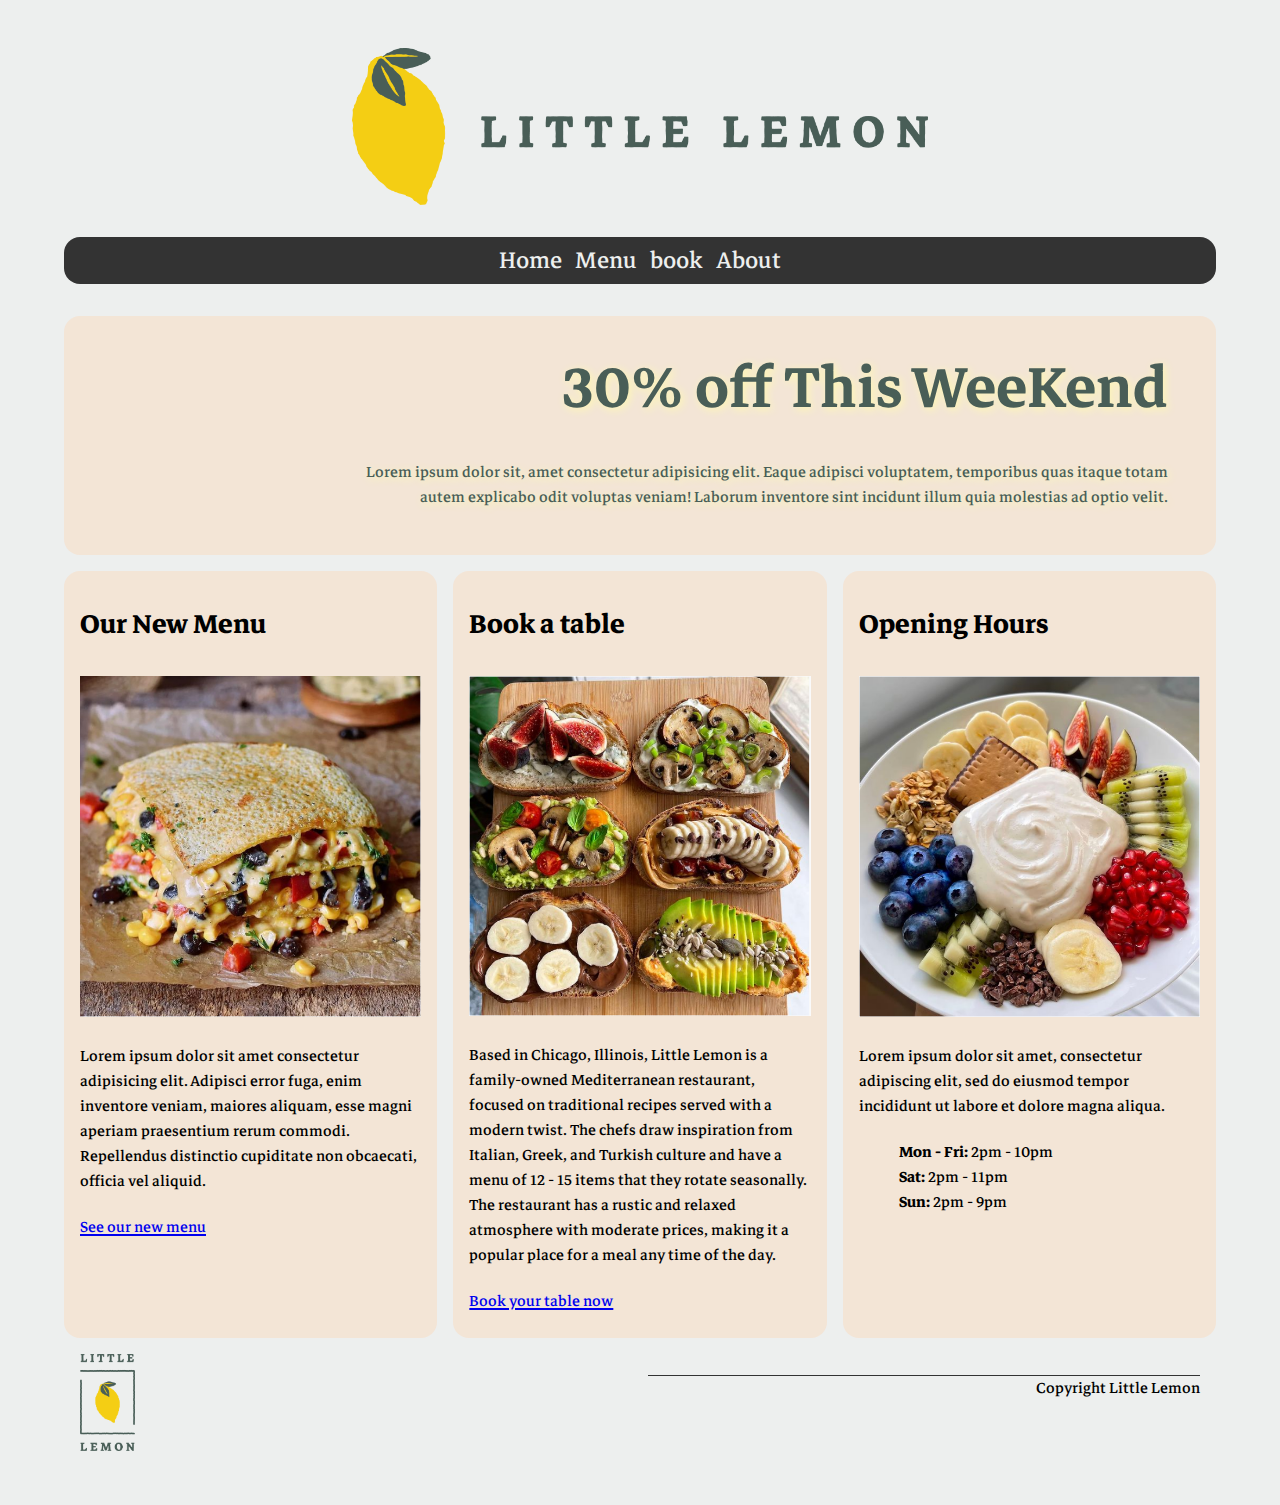
==== UI Project/Little-Lemon-logos/index.html @ 859ec527 "project ux" ====
<!DOCTYPE html>
<html lang="en">
<head>
    <meta charset="UTF-8">
    <meta name="viewport" content="width=device-width, initial-scale=1.0">
    <title>Little Lemon </title>
    <!-- include css file  -->
    <link rel="stylesheet" href="styles.css">

    <link rel="preconnect" href="https://fonts.googleapis.com">
    <link rel="preconnect" href="https://fonts.gstatic.com" crossorigin>
    <link href="https://fonts.googleapis.com/css2?family=Markazi+Text:wght@400;500;600&display=swap" rel="stylesheet">
</head>
<body>
    <header>
        <img src="./Asset 16@4x.png" width="50%">

    </header>
    <nav>
        <ul>
        <li><a href="index.html">Home</a></li>
        <li><a href="menu.html">Menu</a></li>
        <li><a href="book.html">book</a></li>
        <li><a href="about.html">About</a></li>
    </ul>
    </nav>
    <main>
        <!-- section1 -->
        <section>
            <article id="hero">
            <h1>30% off This WeeKend </h1>
            <p>Lorem ipsum dolor sit, amet consectetur adipisicing elit. Eaque adipisci voluptatem, temporibus quas itaque totam autem explicabo odit voluptas veniam! Laborum inventore sint incidunt illum quia molestias ad optio velit.</p>

            </article>
        </section>
        <!-- section 2 -->
        <section>
            <!-- artickle-2 -->
        <article>
            <h2>Our New Menu</h2>
            <img src="Asset 22.png" alt="">
            <p>Lorem ipsum dolor sit amet consectetur adipisicing elit. Adipisci error fuga, enim inventore veniam, maiores aliquam, esse magni aperiam praesentium rerum commodi. Repellendus distinctio cupiditate non obcaecati, officia vel aliquid.</p>
            <a href="menu.html" target="_blank">See our new menu</a>
        </article>
        <!-- Article 2 -->
        <article>
            <h2>Book a table</h2>
            <img src="Asset 23.png">
            <p>
                Based in Chicago, Illinois, Little Lemon is a family-owned Mediterranean restaurant, focused on traditional recipes served with a modern twist. 
                The chefs draw inspiration from Italian, Greek, and Turkish culture and have a menu of 12 - 15 items that they rotate seasonally. 
                The restaurant has a rustic and relaxed atmosphere with moderate prices, making it a popular place for a meal any time of the day.
            </p>
            <a href="book.html" target="_blank">Book your table now</a>
        </article>
        <!-- Article 3 -->
        <article>
            <h2>Opening Hours</h2>
            <img src="Asset 24.png">
            <p>
                Lorem ipsum dolor sit amet, consectetur adipiscing elit, sed do eiusmod tempor incididunt ut labore
                et dolore magna aliqua.
            </p>
            <ul>
                <li><b>Mon - Fri:</b> 2pm - 10pm</li>
                <li><b>Sat:</b> 2pm - 11pm</li>
                <li><b>Sun:</b> 2pm - 9pm</li>
            </ul>
        </article>
    </section>
        

    </main>
    <footer>
        <div>
            <img src="Asset 20@4x.png" width="10%">

        </div>
        <div>
            <P>Copyright Little Lemon </P>
        </div>
    </footer>
</body>
</html>
---- UI Project/Little-Lemon-logos/styles.css ----
body {
    background-color: #EDEFEE;
    font-family: 'Markazi Text', serif;
    margin-top: 3rem;
    margin-bottom: 3rem;
    margin-left: 5%;
    margin-right: 5%;
}

h1 {
    font-size: 3rem;
    margin-top: 1.5rem;
    margin-bottom: 1.5rem;
}

h2 {
    font-size: 2.3rem;
}

p {
    font-weight: 400;
    font-size: 1.3rem;
}

header img {
    display: block;
    margin-left: auto;
    margin-right: auto;
}

nav {
    background-color: #333333;
    border-radius: 1rem;
    margin-top: 1rem;
    margin-bottom: 1rem;
}

nav ul {
    list-style: none;
    font-size: 2rem;
    text-align: center;
    padding-inline-start: 0rem;
}

nav ul li {
    display: inline-block;
    margin: 0.25rem;
}

nav ul a {
    color: #EDEFEE;
    text-decoration: none;
}

nav ul a:active {
    text-decoration: underline;
}

nav ul a:hover {
    text-decoration: underline;
    text-decoration-thickness: 0.1rem;
}

section {
    display: flex;
    gap: 2rem 1rem;
    margin-top: 1rem;
    margin-bottom: 1rem;
}

article {
    flex: 1;
    border-radius: 1rem;
    padding-bottom: 1.5rem;
}

article img {
    max-width: 100%;
}

article ul {
    list-style: none;
    font-size: 1.3rem;
}

article a:link {
    font-size: 1.3rem;
}

article a:hover {
    color: #495E57;
}

article a:active {
    color: #EDEFEE;
    background-color: #495E57
}

main article {
    background-color: #fbdabb79;
    padding-left: 1rem;
    padding-right: 1rem;
}

#hero {
    background-image: url("../assets/Asset 21.png");
    background-size: cover;
    background-position: center;
    color: #495E57;
    text-shadow: 2px 2px 8px #FFF9B0;
    text-align: right;
}

#hero h1 {
    margin-right: 2rem;
    font-weight: 600;
    font-size: 80px;
}

#hero p {
    max-width: 100%;
    margin-left: 16rem;
    margin-right: 2rem;
}

footer {
    margin: 1rem;
    display: flex;
    gap: 2rem 1rem;
}

footer img {
    max-width: 50%;
}

footer p {
    border-top: #333333;
    border-style: solid;
    border-width: 0.1rem;
    border-bottom: none;
    border-left: none;
    border-right: none;
    text-align: right;
}

footer div {
    flex: 1;
}
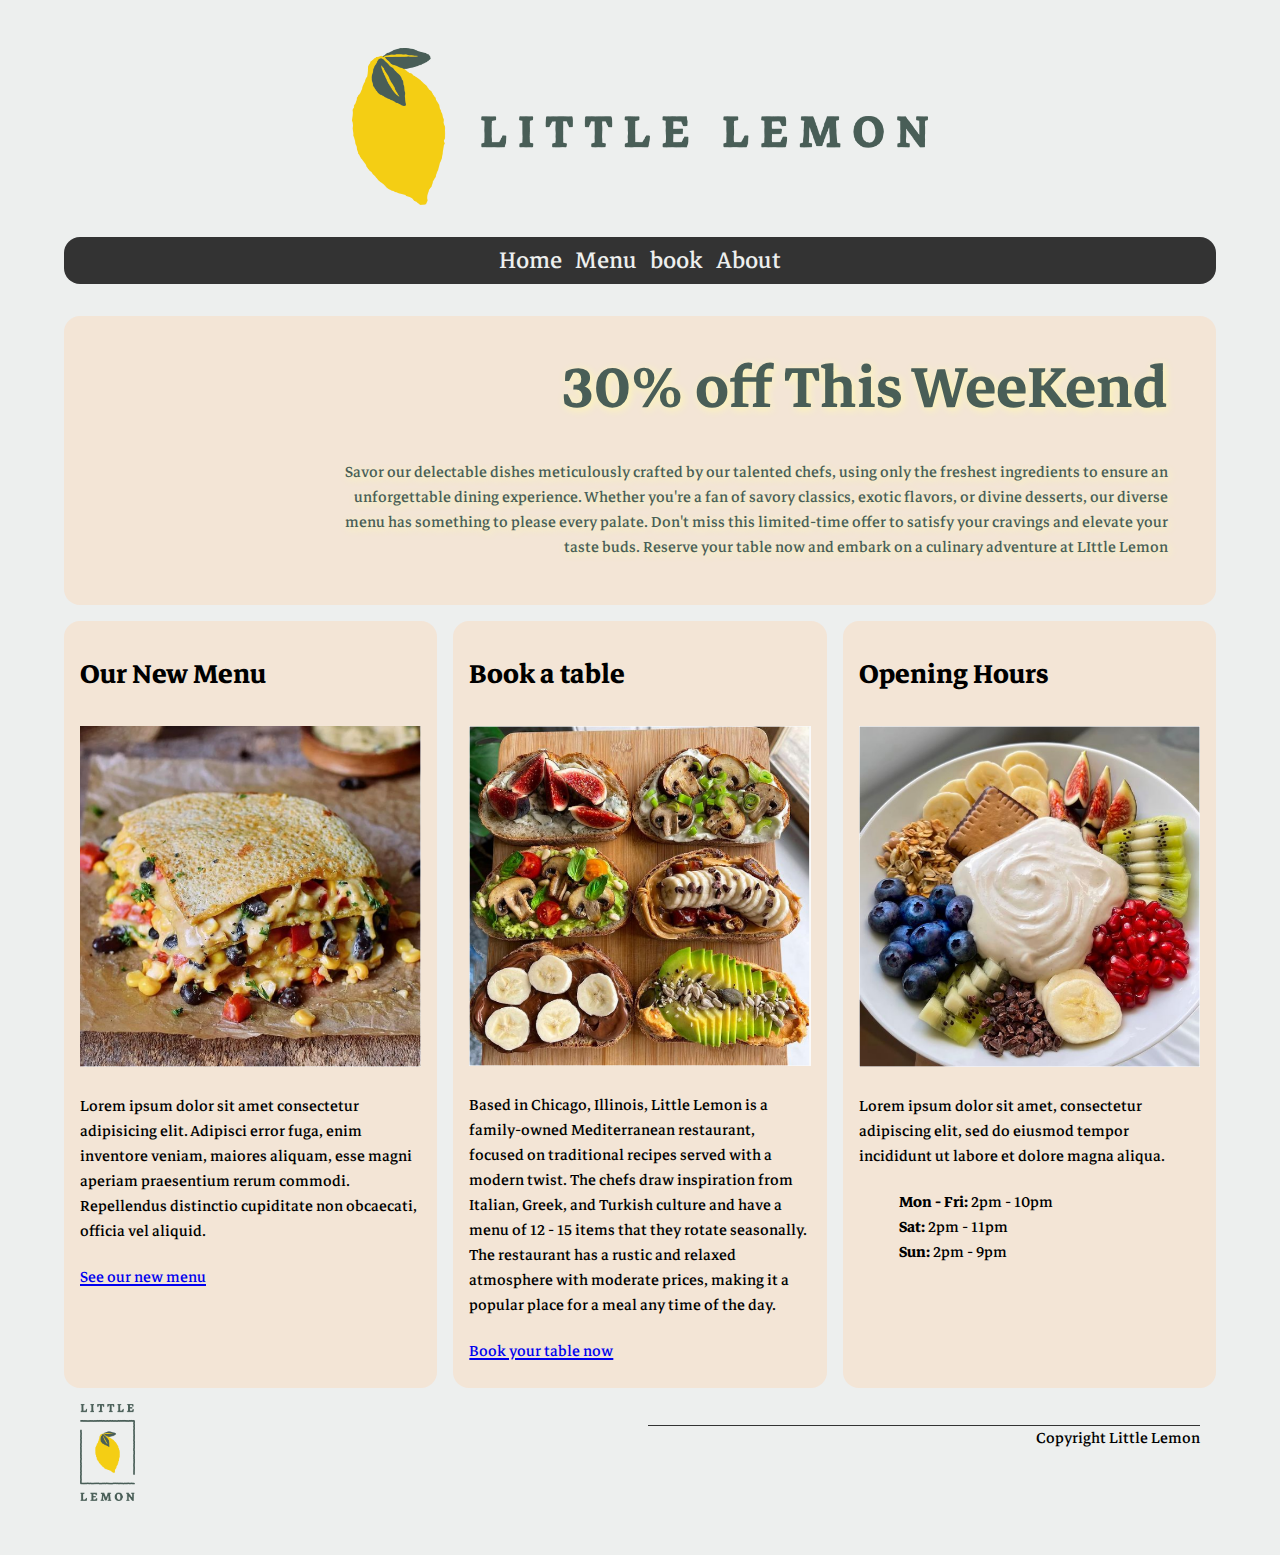
==== commit 70525725: "add some text" ====
--- a/UI Project/Little-Lemon-logos/index.html
+++ b/UI Project/Little-Lemon-logos/index.html
@@ -29,7 +29,7 @@
         <section>
             <article id="hero">
             <h1>30% off This WeeKend </h1>
-            <p>Lorem ipsum dolor sit, amet consectetur adipisicing elit. Eaque adipisci voluptatem, temporibus quas itaque totam autem explicabo odit voluptas veniam! Laborum inventore sint incidunt illum quia molestias ad optio velit.</p>
+            <p>Savor our delectable dishes meticulously crafted by our talented chefs, using only the freshest ingredients to ensure an unforgettable dining experience. Whether you're a fan of savory classics, exotic flavors, or divine desserts, our diverse menu has something to please every palate. Don't miss this limited-time offer to satisfy your cravings and elevate your taste buds. Reserve your table now and embark on a culinary adventure at LIttle Lemon</p>
 
             </article>
         </section>
--- a/UI Project/Little-Lemon-logos/styles.css
+++ b/UI Project/Little-Lemon-logos/styles.css
@@ -103,7 +103,7 @@
 }
 
 #hero {
-    background-image: url("../assets/Asset 21.png");
+    background-image: url("../Asset 21.png");
     background-size: cover;
     background-position: center;
     color: #495E57;
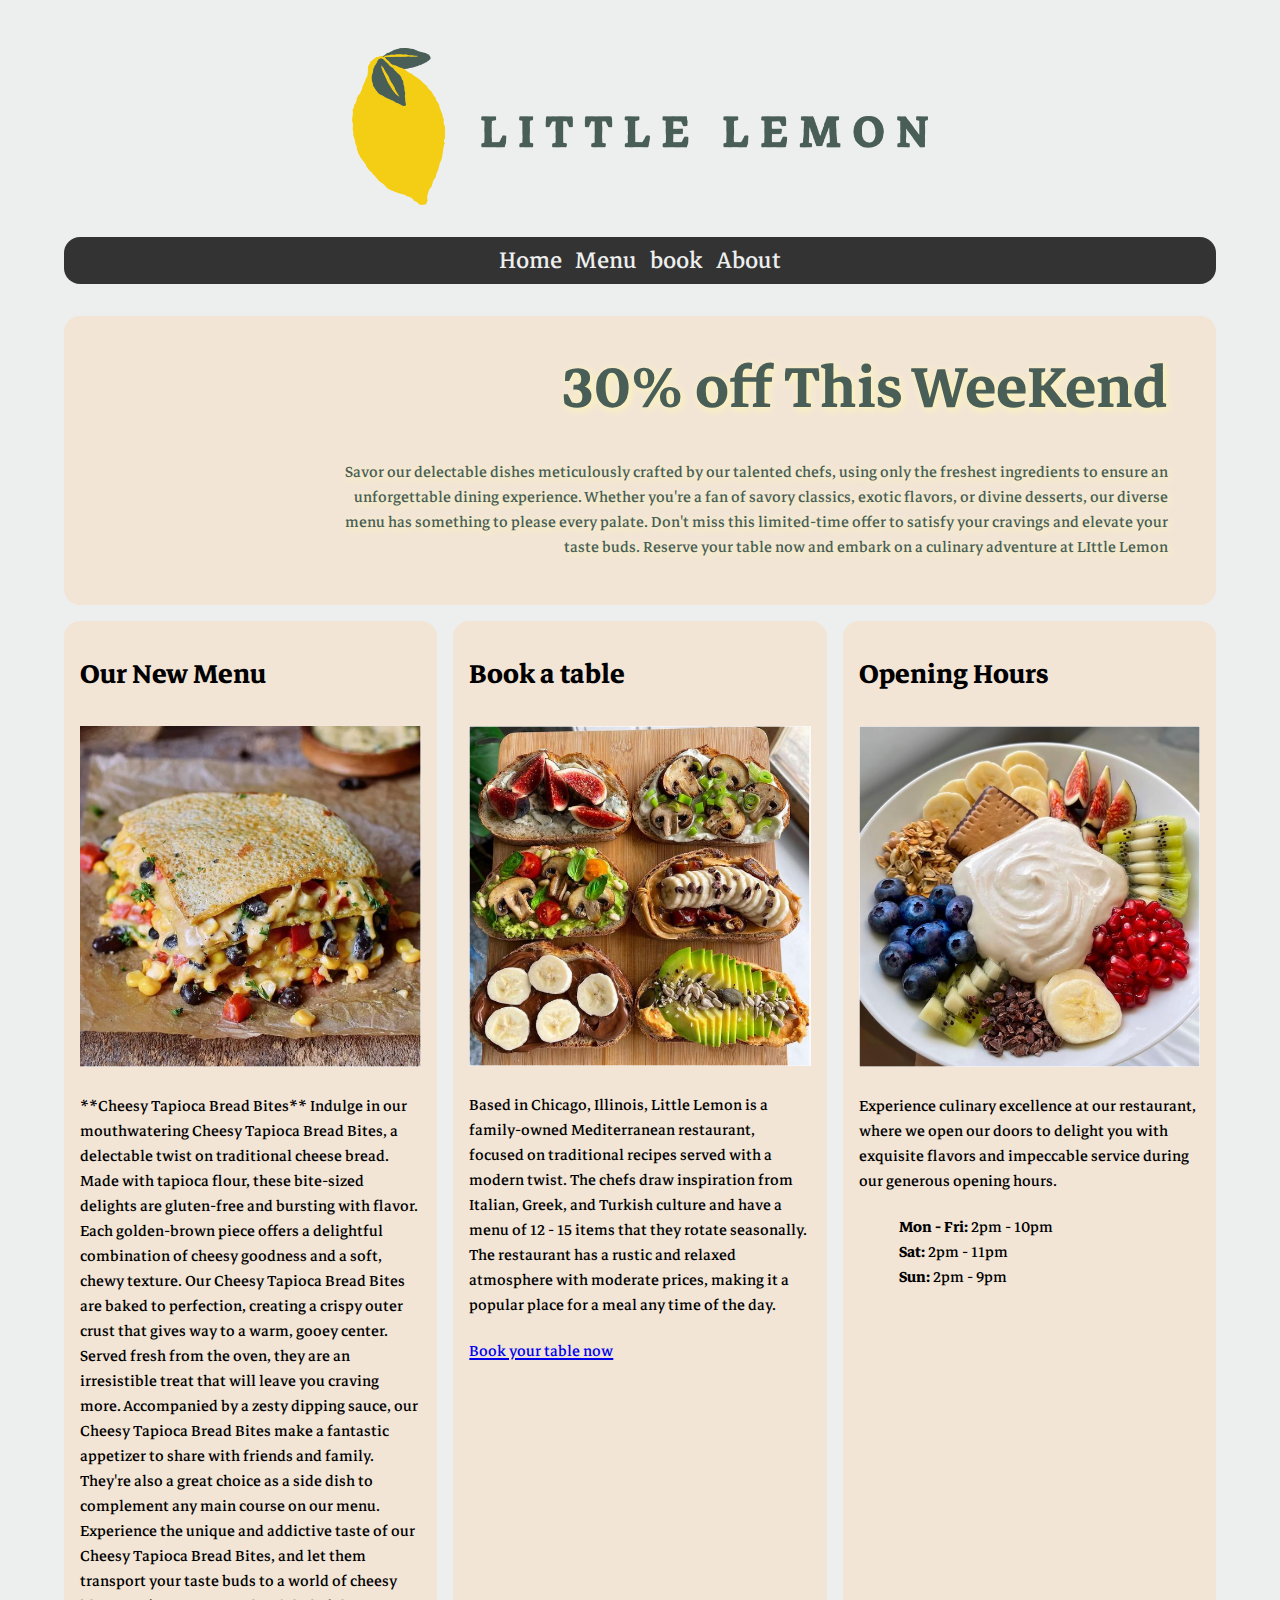
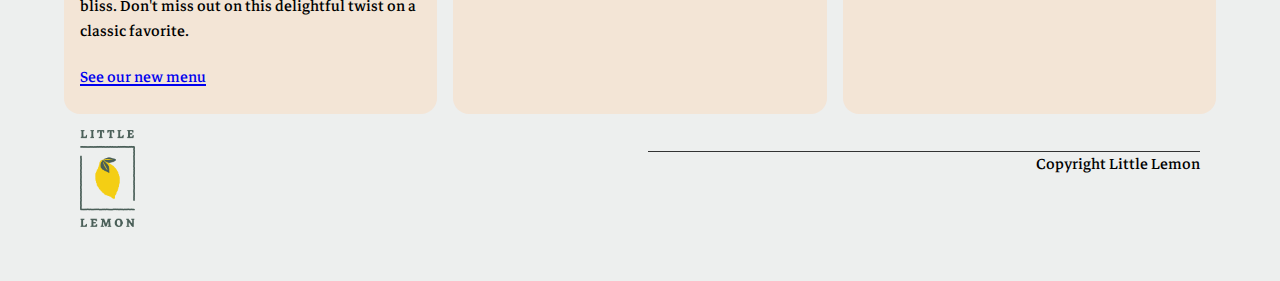
==== commit 45a2d54c: "all set" ====
--- a/UI Project/Little-Lemon-logos/index.html
+++ b/UI Project/Little-Lemon-logos/index.html
@@ -39,7 +39,15 @@
         <article>
             <h2>Our New Menu</h2>
             <img src="Asset 22.png" alt="">
-            <p>Lorem ipsum dolor sit amet consectetur adipisicing elit. Adipisci error fuga, enim inventore veniam, maiores aliquam, esse magni aperiam praesentium rerum commodi. Repellendus distinctio cupiditate non obcaecati, officia vel aliquid.</p>
+            <p> **Cheesy Tapioca Bread Bites**
+
+                Indulge in our mouthwatering Cheesy Tapioca Bread Bites, a delectable twist on traditional cheese bread. Made with tapioca flour, these bite-sized delights are gluten-free and bursting with flavor. Each golden-brown piece offers a delightful combination of cheesy goodness and a soft, chewy texture. 
+                
+                Our Cheesy Tapioca Bread Bites are baked to perfection, creating a crispy outer crust that gives way to a warm, gooey center. Served fresh from the oven, they are an irresistible treat that will leave you craving more.
+                
+                Accompanied by a zesty dipping sauce, our Cheesy Tapioca Bread Bites make a fantastic appetizer to share with friends and family. They're also a great choice as a side dish to complement any main course on our menu.
+                
+                Experience the unique and addictive taste of our Cheesy Tapioca Bread Bites, and let them transport your taste buds to a world of cheesy bliss. Don't miss out on this delightful twist on a classic favorite.</p>
             <a href="menu.html" target="_blank">See our new menu</a>
         </article>
         <!-- Article 2 -->
@@ -57,9 +65,8 @@
         <article>
             <h2>Opening Hours</h2>
             <img src="Asset 24.png">
-            <p>
-                Lorem ipsum dolor sit amet, consectetur adipiscing elit, sed do eiusmod tempor incididunt ut labore
-                et dolore magna aliqua.
+            <p> 
+                Experience culinary excellence at our restaurant, where we open our doors to delight you with exquisite flavors and impeccable service during our generous opening hours.
             </p>
             <ul>
                 <li><b>Mon - Fri:</b> 2pm - 10pm</li>
